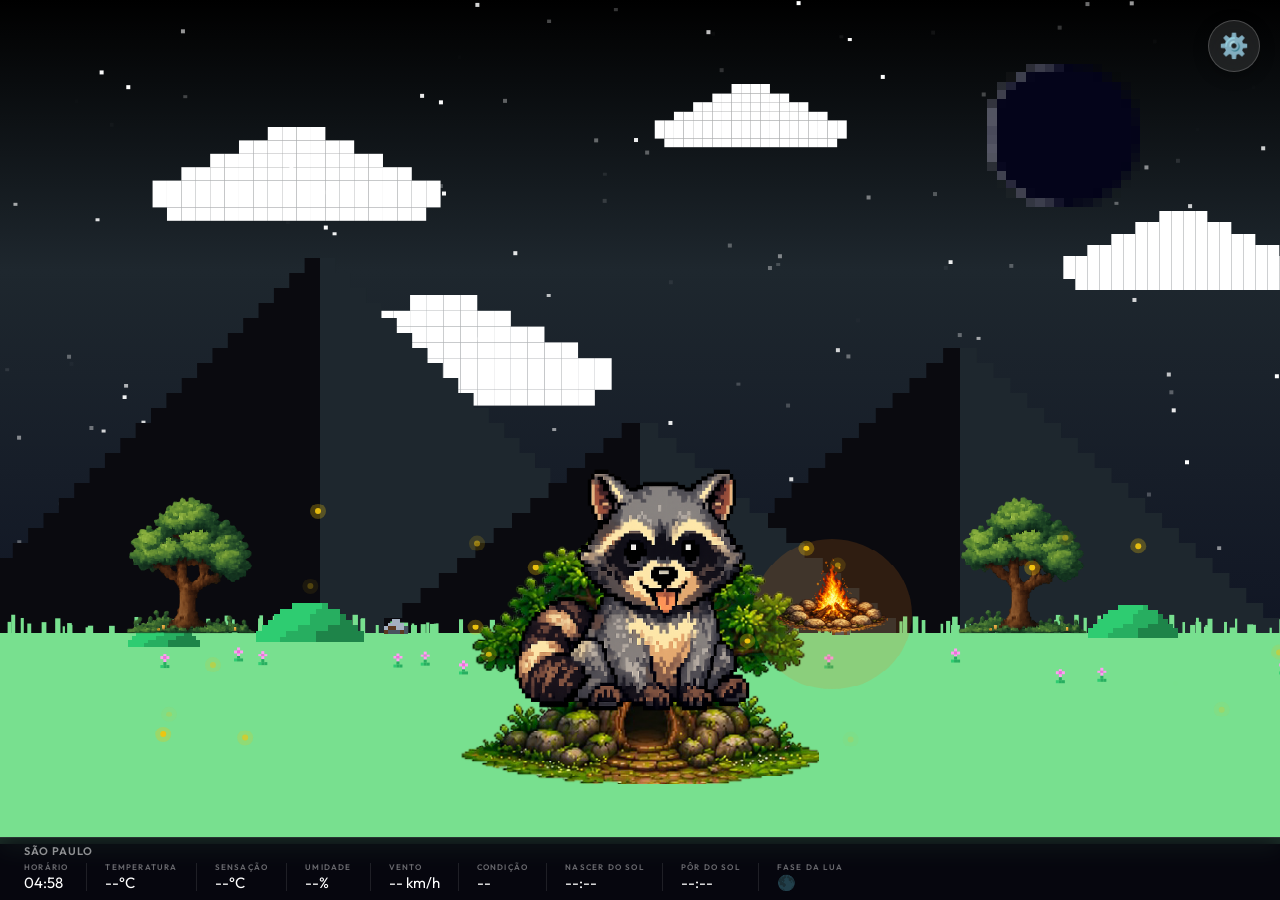
==== index.html @ bf80a5b0 "Initial commit" ====
<!doctype html>
<html lang="pt-BR">
    <head>
        <meta charset="UTF-8" />
        <meta name="viewport" content="width=device-width, initial-scale=1.0" />
        <title>Guaxinim Tempo Real</title>
        <link rel="stylesheet" href="style.css" />
    </head>
    <body>
        <canvas id="gameCanvas"></canvas>

        <button id="ui-toggle">⚙️</button>

        <div id="ui-panel">
            <div class="time-display" id="time-display">12:00</div>

            <div class="ui-group">
                <label class="group-label">Location</label>
                <div style="display: flex; gap: 8px; align-items: stretch">
                    <input
                        type="text"
                        id="city-input"
                        value="São Paulo"
                        style="flex: 1; min-width: 0"
                    />
                    <button
                        id="city-update-btn"
                        class="city-btn"
                        title="Buscar clima"
                    >
                        🔍
                    </button>
                </div>
            </div>

            <div class="ui-group">
                <div class="toggle-row">
                    <label>Manual Time</label>
                    <label class="switch">
                        <input type="checkbox" id="override-time" />
                        <span class="slider"></span>
                    </label>
                </div>
                <input
                    type="range"
                    id="time-slider"
                    min="0"
                    max="23.99"
                    step="0.1"
                    value="12"
                    class="hidden"
                />
            </div>

            <div class="ui-group">
                <div class="toggle-row">
                    <label>Manual Season</label>
                    <label class="switch">
                        <input type="checkbox" id="override-season" />
                        <span class="slider"></span>
                    </label>
                </div>
                <select id="season-select" class="hidden">
                    <option value="spring">🌸 Spring</option>
                    <option value="summer">☀️ Summer</option>
                    <option value="autumn">🍂 Autumn</option>
                    <option value="winter">❄️ Winter</option>
                </select>
            </div>

            <div class="ui-group">
                <div class="toggle-row">
                    <label>Manual Weather</label>
                    <label class="switch">
                        <input type="checkbox" id="override-weather" />
                        <span class="slider"></span>
                    </label>
                </div>
                <select id="weather-select" class="hidden">
                    <option value="clear">☀️ Clear</option>
                    <option value="cloudy">☁️ Cloudy</option>
                    <option value="rain">🌧️ Rain</option>
                    <option value="storm">⛈️ Storm</option>
                    <option value="snow">🌨️ Snow</option>
                </select>
            </div>

            <div class="ui-group">
                <label class="group-label">Global Assets</label>
                <div style="margin-bottom: 16px">
                    <label
                        class="group-label"
                        style="font-size: 10px; opacity: 0.6"
                        >Raccoon Character</label
                    >
                    <input
                        type="file"
                        id="raccoon-image-input"
                        accept="image/*"
                    />
                </div>
                <div style="margin-bottom: 16px">
                    <label
                        class="group-label"
                        style="
                            font-size: 10px;
                            opacity: 0.6;
                            margin-bottom: 8px;
                        "
                        >Raccoon Scale
                        <span style="font-size: 9px; opacity: 0.5"
                            >(para OBS)</span
                        ></label
                    >
                    <div class="toggle-row">
                        <label style="min-width: 44px">Tamanho</label>
                        <input
                            type="range"
                            id="raccoon-scale-input"
                            min="0.1"
                            max="4.0"
                            step="0.05"
                            value="1.0"
                        />
                        <span
                            id="raccoon-scale-val"
                            style="
                                min-width: 40px;
                                text-align: right;
                                color: #a29bfe;
                                font-size: 12px;
                            "
                            >1.00×</span
                        >
                    </div>
                </div>
                <div style="margin-bottom: 16px">
                    <label
                        class="group-label"
                        style="font-size: 10px; opacity: 0.6"
                        >Bonfire Image</label
                    >
                    <input
                        type="file"
                        id="bonfire-image-input"
                        accept="image/*"
                    />
                </div>

                <label class="group-label">Seasonal Trees</label>
                <div
                    style="
                        display: flex;
                        justify-content: space-between;
                        margin-bottom: 4px;
                        padding: 0 10px;
                    "
                >
                    <span style="font-size: 9px; opacity: 0.5; width: 60px"
                        >SEASON</span
                    >
                    <span
                        style="
                            font-size: 9px;
                            opacity: 0.5;
                            flex: 1.2;
                            text-align: center;
                        "
                        >SMALL</span
                    >
                    <span
                        style="
                            font-size: 9px;
                            opacity: 0.5;
                            flex: 1.2;
                            text-align: center;
                        "
                        >CENTER</span
                    >
                </div>

                <div class="asset-grid">
                    <span class="asset-label">Spring</span>
                    <label
                        class="file-btn"
                        for="spring-small-input"
                        id="spring-small-btn"
                        >Upload</label
                    >
                    <input
                        type="file"
                        id="spring-small-input"
                        class="tree-input"
                        data-season="spring"
                        data-type="small"
                        accept="image/*"
                        style="display: none"
                    />
                    <label
                        class="file-btn"
                        for="spring-center-input"
                        id="spring-center-btn"
                        >Upload</label
                    >
                    <input
                        type="file"
                        id="spring-center-input"
                        class="tree-input"
                        data-season="spring"
                        data-type="center"
                        accept="image/*"
                        style="display: none"
                    />
                </div>

                <div class="asset-grid">
                    <span class="asset-label">Summer</span>
                    <label
                        class="file-btn"
                        for="summer-small-input"
                        id="summer-small-btn"
                        >Upload</label
                    >
                    <input
                        type="file"
                        id="summer-small-input"
                        class="tree-input"
                        data-season="summer"
                        data-type="small"
                        accept="image/*"
                        style="display: none"
                    />
                    <label
                        class="file-btn"
                        for="summer-center-input"
                        id="summer-center-btn"
                        >Upload</label
                    >
                    <input
                        type="file"
                        id="summer-center-input"
                        class="tree-input"
                        data-season="summer"
                        data-type="center"
                        accept="image/*"
                        style="display: none"
                    />
                </div>

                <div class="asset-grid">
                    <span class="asset-label">Autumn</span>
                    <label
                        class="file-btn"
                        for="autumn-small-input"
                        id="autumn-small-btn"
                        >Upload</label
                    >
                    <input
                        type="file"
                        id="autumn-small-input"
                        class="tree-input"
                        data-season="autumn"
                        data-type="small"
                        accept="image/*"
                        style="display: none"
                    />
                    <label
                        class="file-btn"
                        for="autumn-center-input"
                        id="autumn-center-btn"
                        >Upload</label
                    >
                    <input
                        type="file"
                        id="autumn-center-input"
                        class="tree-input"
                        data-season="autumn"
                        data-type="center"
                        accept="image/*"
                        style="display: none"
                    />
                </div>

                <div class="asset-grid">
                    <span class="asset-label">Winter</span>
                    <label
                        class="file-btn"
                        for="winter-small-input"
                        id="winter-small-btn"
                        >Upload</label
                    >
                    <input
                        type="file"
                        id="winter-small-input"
                        class="tree-input"
                        data-season="winter"
                        data-type="small"
                        accept="image/*"
                        style="display: none"
                    />
                    <label
                        class="file-btn"
                        for="winter-center-input"
                        id="winter-center-btn"
                        >Upload</label
                    >
                    <input
                        type="file"
                        id="winter-center-input"
                        class="tree-input"
                        data-season="winter"
                        data-type="center"
                        accept="image/*"
                        style="display: none"
                    />
                </div>
            </div>

            <div class="ui-group">
                <label class="group-label">Positions</label>

                <div
                    style="
                        background: rgba(255, 255, 255, 0.03);
                        border-radius: 10px;
                        padding: 10px;
                        margin-bottom: 10px;
                    "
                >
                    <div
                        class="group-label"
                        style="
                            font-size: 10px;
                            opacity: 0.6;
                            margin-bottom: 6px;
                        "
                    >
                        Left Tree
                    </div>
                    <div class="toggle-row">
                        <label style="min-width: 28px">X</label>
                        <input
                            type="range"
                            id="tree1-x"
                            min="0"
                            max="100"
                            value="15"
                        />
                        <span
                            id="tree1-x-val"
                            style="
                                min-width: 36px;
                                text-align: right;
                                color: #a29bfe;
                                font-size: 12px;
                            "
                            >15%</span
                        >
                    </div>
                    <div class="toggle-row">
                        <label style="min-width: 28px">Y</label>
                        <input
                            type="range"
                            id="tree1-y"
                            min="-300"
                            max="300"
                            step="1"
                            value="0"
                        />
                        <span
                            id="tree1-y-val"
                            style="
                                min-width: 36px;
                                text-align: right;
                                color: #a29bfe;
                                font-size: 12px;
                            "
                            >0px</span
                        >
                    </div>
                </div>

                <div
                    style="
                        background: rgba(255, 255, 255, 0.03);
                        border-radius: 10px;
                        padding: 10px;
                        margin-bottom: 10px;
                    "
                >
                    <div
                        class="group-label"
                        style="
                            font-size: 10px;
                            opacity: 0.6;
                            margin-bottom: 6px;
                        "
                    >
                        Right Tree
                    </div>
                    <div class="toggle-row">
                        <label style="min-width: 28px">X</label>
                        <input
                            type="range"
                            id="tree2-x"
                            min="0"
                            max="100"
                            value="80"
                        />
                        <span
                            id="tree2-x-val"
                            style="
                                min-width: 36px;
                                text-align: right;
                                color: #a29bfe;
                                font-size: 12px;
                            "
                            >80%</span
                        >
                    </div>
                    <div class="toggle-row">
                        <label style="min-width: 28px">Y</label>
                        <input
                            type="range"
                            id="tree2-y"
                            min="-300"
                            max="300"
                            step="1"
                            value="0"
                        />
                        <span
                            id="tree2-y-val"
                            style="
                                min-width: 36px;
                                text-align: right;
                                color: #a29bfe;
                                font-size: 12px;
                            "
                            >0px</span
                        >
                    </div>
                </div>

                <div
                    style="
                        background: rgba(255, 255, 255, 0.03);
                        border-radius: 10px;
                        padding: 10px;
                        margin-bottom: 10px;
                    "
                >
                    <div
                        class="group-label"
                        style="
                            font-size: 10px;
                            opacity: 0.6;
                            margin-bottom: 6px;
                        "
                    >
                        Bonfire
                    </div>
                    <div class="toggle-row">
                        <label style="min-width: 28px">X</label>
                        <input
                            type="range"
                            id="bonfire-x"
                            min="0"
                            max="100"
                            value="65"
                        />
                        <span
                            id="bonfire-x-val"
                            style="
                                min-width: 36px;
                                text-align: right;
                                color: #a29bfe;
                                font-size: 12px;
                            "
                            >65%</span
                        >
                    </div>
                    <div class="toggle-row">
                        <label style="min-width: 28px">Y</label>
                        <input
                            type="range"
                            id="bonfire-y"
                            min="-200"
                            max="200"
                            step="1"
                            value="0"
                        />
                        <span
                            id="bonfire-y-val"
                            style="
                                min-width: 36px;
                                text-align: right;
                                color: #a29bfe;
                                font-size: 12px;
                            "
                            >0px</span
                        >
                    </div>
                </div>
                <div style="margin-top: 12px">
                    <label class="group-label">Center Tree Y Offset</label>
                    <div class="toggle-row">
                        <label style="margin: 0">Vertical Offset</label>
                        <div
                            style="display: flex; gap: 8px; align-items: center"
                        >
                            <input
                                type="range"
                                id="center-tree-y"
                                min="0"
                                max="500"
                                step="1"
                                value="160"
                            />
                            <div
                                id="center-tree-y-val"
                                style="
                                    min-width: 52px;
                                    text-align: right;
                                    color: #fff;
                                "
                            >
                                160px
                            </div>
                        </div>
                    </div>
                </div>
                <div style="margin-top: 12px">
                    <label class="group-label">Sprite Sheet Bottom Nudge</label>
                    <div class="toggle-row">
                        <label style="margin: 0">Sheet Bottom Nudge</label>
                        <div
                            style="display: flex; gap: 8px; align-items: center"
                        >
                            <input
                                type="range"
                                id="sheet-bottom-nudge"
                                min="-200"
                                max="200"
                                step="1"
                                value="0"
                            />
                            <div
                                id="sheet-bottom-nudge-val"
                                style="
                                    min-width: 52px;
                                    text-align: right;
                                    color: #fff;
                                "
                            >
                                0px
                            </div>
                        </div>
                    </div>
                </div>

                <!-- Single Save All button -->
                <div style="margin-top: 18px; text-align: center">
                    <button id="save-all-btn" class="save-all-btn">
                        💾 Salvar Tudo
                    </button>
                </div>

                <!-- keep old IDs so JS refs resolve (no-op since buttons removed) -->
                <button id="save-center-tree" style="display: none"></button>
                <button id="save-sheet-bottom" style="display: none"></button>
            </div>
        </div>

        <!-- Weather Info Bar -->
        <div id="weather-bar">
            <div id="wb-city-row">
                <span id="wb-city">São Paulo</span>
            </div>
            <div id="wb-data-row">
                <div class="wb-item">
                    <span class="wb-label">HORÁRIO</span>
                    <span class="wb-value" id="wb-time">--:--</span>
                </div>
                <div class="wb-sep"></div>
                <div class="wb-item">
                    <span class="wb-label">TEMPERATURA</span>
                    <span class="wb-value" id="wb-temp">--°C</span>
                </div>
                <div class="wb-sep"></div>
                <div class="wb-item">
                    <span class="wb-label">SENSAÇÃO</span>
                    <span class="wb-value" id="wb-feels">--°C</span>
                </div>
                <div class="wb-sep"></div>
                <div class="wb-item">
                    <span class="wb-label">UMIDADE</span>
                    <span class="wb-value" id="wb-hum">--%</span>
                </div>
                <div class="wb-sep"></div>
                <div class="wb-item">
                    <span class="wb-label">VENTO</span>
                    <span class="wb-value" id="wb-wind">-- km/h</span>
                </div>
                <div class="wb-sep"></div>
                <div class="wb-item">
                    <span class="wb-label">CONDIÇÃO</span>
                    <span class="wb-value" id="wb-cond">--</span>
                </div>
                <div class="wb-sep"></div>
                <div class="wb-item">
                    <span class="wb-label">NASCER DO SOL</span>
                    <span class="wb-value" id="wb-sunrise">--:--</span>
                </div>
                <div class="wb-sep"></div>
                <div class="wb-item">
                    <span class="wb-label">PÔR DO SOL</span>
                    <span class="wb-value" id="wb-sunset">--:--</span>
                </div>
                <div class="wb-sep"></div>
                <div class="wb-item">
                    <span class="wb-label">FASE DA LUA</span>
                    <span class="wb-value" id="wb-moon">🌑</span>
                </div>
            </div>
        </div>

        <script src="script.js"></script>
    </body>
</html>
---- style.css ----
@import url("https://fonts.googleapis.com/css2?family=Outfit:wght@300;400;600&display=swap");

html,
body {
    margin: 0;
    padding: 0;
    overflow: hidden;
    background: #000;
    font-family: "Outfit", sans-serif;
}

canvas#gameCanvas {
    display: block;
    width: 100vw;
    height: 100vh;
    image-rendering: pixelated;
    transition: filter 0.5s ease;
}

/* UI Styles */
#ui-toggle {
    position: absolute;
    top: 20px;
    right: 20px;
    width: 52px;
    height: 52px;
    border-radius: 50%;
    background: rgba(255, 255, 255, 0.1);
    backdrop-filter: blur(12px);
    -webkit-backdrop-filter: blur(12px);
    border: 1px solid rgba(255, 255, 255, 0.2);
    color: white;
    font-size: 24px;
    cursor: pointer;
    display: flex;
    align-items: center;
    justify-content: center;
    z-index: 100;
    transition: all 0.3s cubic-bezier(0.175, 0.885, 0.32, 1.275);
    box-shadow: 0 4px 15px rgba(0, 0, 0, 0.3);
}
#ui-toggle:hover {
    background: rgba(255, 255, 255, 0.25);
    transform: scale(1.1) rotate(90deg);
}

#ui-panel {
    position: absolute;
    top: 20px;
    right: 90px;
    width: 320px;
    max-height: 90vh;
    overflow-y: auto;
    background: rgba(15, 15, 20, 0.75);
    backdrop-filter: blur(16px);
    -webkit-backdrop-filter: blur(16px);
    border: 1px solid rgba(255, 255, 255, 0.15);
    border-radius: 20px;
    padding: 28px;
    color: #fff;
    z-index: 99;
    transform: translateX(130%);
    opacity: 0;
    pointer-events: none;
    transition: all 0.5s cubic-bezier(0.175, 0.885, 0.32, 1.1);
    box-shadow: 0 10px 40px rgba(0, 0, 0, 0.6);
}

#ui-panel::-webkit-scrollbar {
    width: 8px;
}
#ui-panel::-webkit-scrollbar-thumb {
    background: rgba(255, 255, 255, 0.2);
    border-radius: 4px;
}

#ui-panel.open {
    transform: translateX(0);
    opacity: 1;
    pointer-events: all;
}

.ui-group {
    margin-bottom: 22px;
}

.ui-group label.group-label {
    display: block;
    font-size: 12px;
    font-weight: 600;
    margin-bottom: 10px;
    color: #a29bfe;
    text-transform: uppercase;
    letter-spacing: 1.5px;
}

.ui-group input[type="text"],
.ui-group select,
.ui-group input[type="range"],
.ui-group input[type="file"] {
    width: 100%;
    background: rgba(255, 255, 255, 0.08);
    border: 1px solid rgba(255, 255, 255, 0.15);
    color: white;
    padding: 12px 14px;
    border-radius: 10px;
    font-family: "Outfit", sans-serif;
    font-size: 15px;
    box-sizing: border-box;
    outline: none;
    transition:
        border-color 0.3s,
        background 0.3s;
    appearance: none;
}

.ui-group input[type="text"]:focus,
.ui-group select:focus,
.ui-group input[type="file"]:focus {
    border-color: #a29bfe;
    background: rgba(255, 255, 255, 0.12);
}

.ui-group select option {
    background: #1e1e2e;
    color: white;
}

.asset-grid {
    display: grid;
    grid-template-columns: 1fr 1.2fr 1.2fr;
    gap: 8px;
    align-items: center;
    margin-bottom: 12px;
    background: rgba(255, 255, 255, 0.03);
    padding: 10px;
    border-radius: 12px;
}
.asset-label {
    font-size: 13px;
    color: #dfe6e9;
    font-weight: 500;
}
.file-btn {
    background: rgba(255, 255, 255, 0.05);
    border: 1px solid rgba(255, 255, 255, 0.1);
    color: #ccc;
    padding: 8px 4px;
    border-radius: 8px;
    font-size: 11px;
    cursor: pointer;
    text-align: center;
    transition: all 0.2s;
    white-space: nowrap;
    overflow: hidden;
    text-overflow: ellipsis;
}
.file-btn:hover {
    background: rgba(255, 255, 255, 0.1);
    border-color: rgba(162, 155, 254, 0.5);
}
.file-btn.loaded {
    background: rgba(85, 239, 196, 0.1);
    border-color: rgba(85, 239, 196, 0.4);
    color: #55efc4;
}

.toggle-row {
    display: flex;
    align-items: center;
    justify-content: space-between;
    margin-bottom: 12px;
    background: rgba(255, 255, 255, 0.03);
    padding: 8px 12px;
    border-radius: 8px;
}

.toggle-row label {
    margin: 0;
    color: #dfe6e9;
    font-size: 14px;
    font-weight: 400;
}

/* Custom Switch */
.switch {
    position: relative;
    display: inline-block;
    width: 44px;
    height: 24px;
}
.switch input {
    opacity: 0;
    width: 0;
    height: 0;
}
.slider {
    position: absolute;
    cursor: pointer;
    top: 0;
    left: 0;
    right: 0;
    bottom: 0;
    background-color: rgba(255, 255, 255, 0.15);
    transition: 0.4s cubic-bezier(0.175, 0.885, 0.32, 1.275);
    border-radius: 24px;
}
.slider:before {
    position: absolute;
    content: "";
    height: 18px;
    width: 18px;
    left: 3px;
    bottom: 3px;
    background-color: white;
    transition: 0.4s cubic-bezier(0.175, 0.885, 0.32, 1.275);
    border-radius: 50%;
}
input:checked + .slider {
    background-color: #a29bfe;
}
input:checked + .slider:before {
    transform: translateX(20px);
}

.hidden {
    display: none !important;
}

.time-display {
    text-align: center;
    font-size: 36px;
    font-weight: 300;
    margin-bottom: 24px;
    color: #fff;
    letter-spacing: 2px;
    text-shadow: 0 2px 10px rgba(0, 0, 0, 0.5);
}

/* Range slider custom styling */
input[type="range"] {
    -webkit-appearance: none;
    width: 100%;
    background: transparent;
    padding: 0;
    margin-top: 5px;
}
input[type="range"]::-webkit-slider-thumb {
    -webkit-appearance: none;
    height: 20px;
    width: 20px;
    border-radius: 50%;
    background: #a29bfe;
    cursor: pointer;
    margin-top: -8px;
    box-shadow: 0 0 10px rgba(162, 155, 254, 0.5);
}
input[type="range"]::-webkit-slider-runnable-track {
    width: 100%;
    height: 4px;
    cursor: pointer;
    background: rgba(255, 255, 255, 0.2);
    border-radius: 2px;
}

/* File input styling */
.ui-group input[type="file"]::file-selector-button {
    background: rgba(162, 155, 254, 0.2);
    color: #a29bfe;
    border: 1px solid rgba(162, 155, 254, 0.5);
    border-radius: 6px;
    padding: 6px 12px;
    margin-right: 8px;
    cursor: pointer;
    font-size: 12px;
    font-family: "Outfit", sans-serif;
    transition: background 0.3s;
}

.ui-group input[type="file"]::file-selector-button:hover {
    background: rgba(162, 155, 254, 0.4);
}

/* ─── Weather Bar ─────────────────────────────────────────── */
#weather-bar {
    position: absolute;
    bottom: 0;
    left: 0;
    right: 0;
    background: rgba(8, 8, 18, 0.82);
    backdrop-filter: blur(12px);
    -webkit-backdrop-filter: blur(12px);
    border-top: 1px solid rgba(255, 255, 255, 0.08);
    padding: 6px 24px 8px;
    z-index: 50;
    pointer-events: none;
    font-family: "Outfit", sans-serif;
    color: #fff;
}

#wb-city-row {
    font-size: 11px;
    font-weight: 600;
    letter-spacing: 1px;
    color: rgba(255, 255, 255, 0.55);
    margin-bottom: 4px;
    text-transform: uppercase;
}

#wb-data-row {
    display: flex;
    align-items: center;
    gap: 0;
    flex-wrap: wrap;
}

.wb-item {
    display: flex;
    flex-direction: column;
    gap: 1px;
    padding: 0 18px;
}
.wb-item:first-child {
    padding-left: 0;
}

.wb-label {
    font-size: 8px;
    font-weight: 600;
    letter-spacing: 1.2px;
    color: rgba(255, 255, 255, 0.4);
    text-transform: uppercase;
    white-space: nowrap;
}

.wb-value {
    font-size: 15px;
    font-weight: 400;
    color: #ffffff;
    white-space: nowrap;
}

.wb-sep {
    width: 1px;
    height: 28px;
    background: rgba(255, 255, 255, 0.1);
    flex-shrink: 0;
}

/* Save All button */
.save-all-btn {
    background: rgba(85, 239, 196, 0.15);
    border: 1px solid rgba(85, 239, 196, 0.45);
    color: #55efc4;
    border-radius: 10px;
    padding: 10px 28px;
    font-size: 14px;
    font-family: "Outfit", sans-serif;
    font-weight: 600;
    cursor: pointer;
    letter-spacing: 0.5px;
    transition:
        background 0.2s,
        transform 0.15s;
    width: 100%;
}
.save-all-btn:hover {
    background: rgba(85, 239, 196, 0.3);
    transform: scale(1.02);
}
.save-all-btn:active {
    transform: scale(0.98);
}

/* Location search button */
.city-btn {
    background: rgba(162, 155, 254, 0.18);
    border: 1px solid rgba(162, 155, 254, 0.4);
    color: #a29bfe;
    border-radius: 10px;
    padding: 0 16px;
    font-size: 18px;
    cursor: pointer;
    transition:
        background 0.2s,
        transform 0.15s;
    white-space: nowrap;
    flex-shrink: 0;
}
.city-btn:hover {
    background: rgba(162, 155, 254, 0.38);
    transform: scale(1.08);
}
.city-btn:disabled {
    opacity: 0.5;
    cursor: wait;
    transform: none;
}

/* push canvas up so it isn't hidden behind the bar */
canvas#gameCanvas {
    height: calc(100vh - 56px) !important;
    bottom: 56px;
}
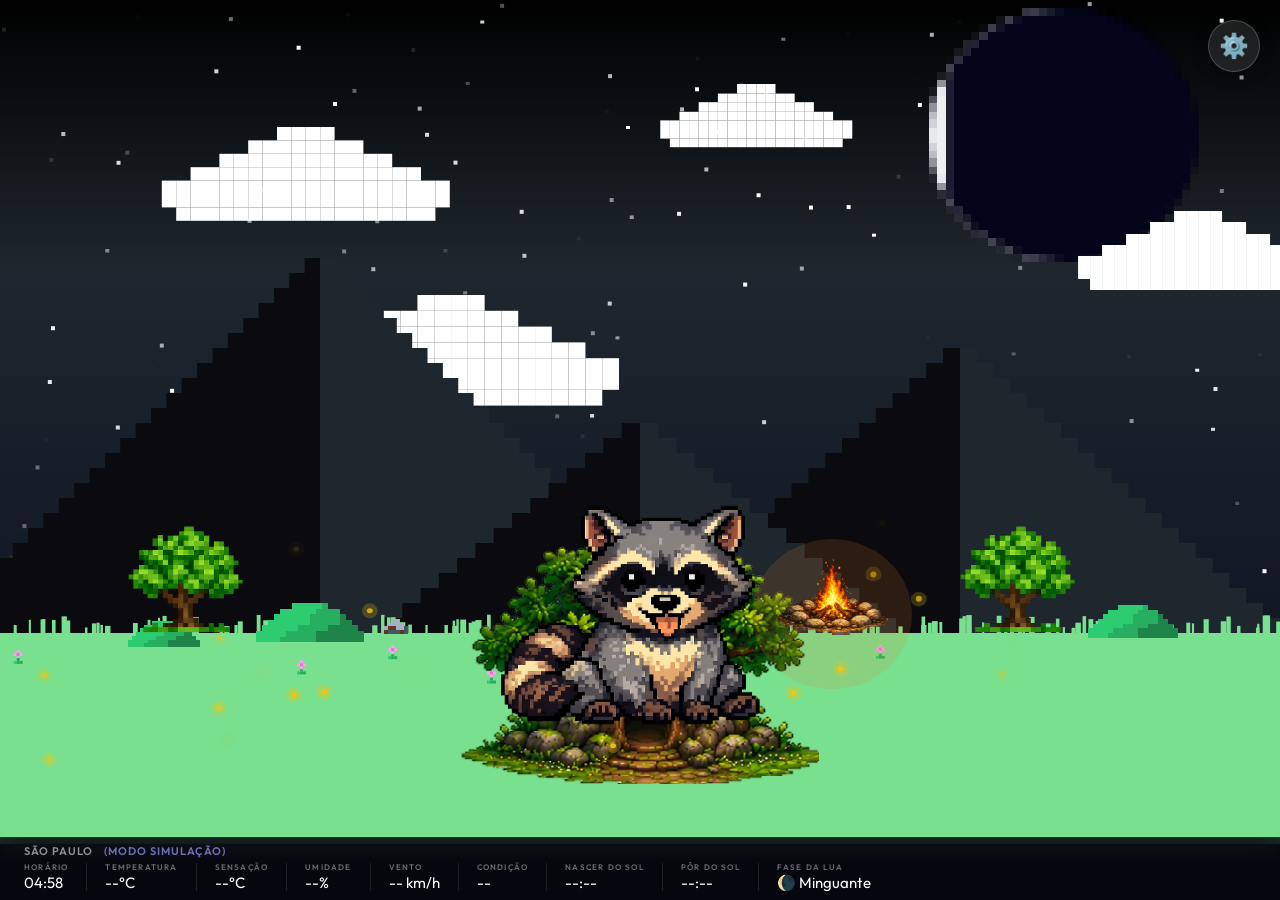
==== commit e671e56b: "sprites and helper" ====
--- a/index.html
+++ b/index.html
@@ -624,6 +624,13 @@
             </div>
         </div>
 
-        <script src="script.js"></script>
+        <script src="js/state.js"></script>
+        <script src="js/constants.js"></script>
+        <script src="js/weather.js"></script>
+        <script src="js/moon.js"></script>
+        <script src="js/ui.js"></script>
+        <script src="js/assets.js"></script>
+        <script src="js/environment.js"></script>
+        <script src="js/main.js"></script>
     </body>
 </html>
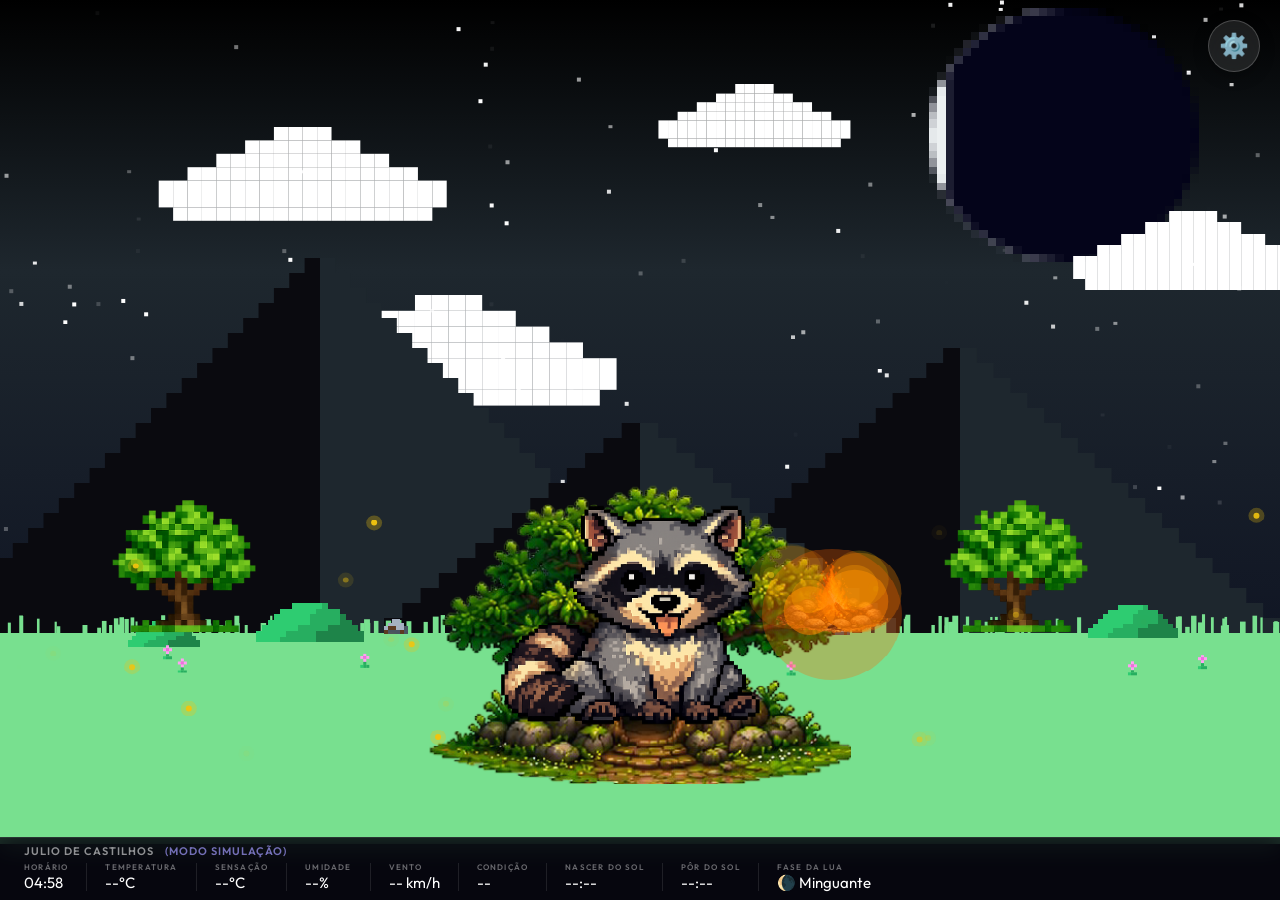
==== commit 66157e3e: "adjustments" ====
--- a/index.html
+++ b/index.html
@@ -20,7 +20,7 @@
                     <input
                         type="text"
                         id="city-input"
-                        value="São Paulo"
+                        value="Julio de Castilhos"
                         style="flex: 1; min-width: 0"
                     />
                     <button
@@ -574,7 +574,7 @@
         <!-- Weather Info Bar -->
         <div id="weather-bar">
             <div id="wb-city-row">
-                <span id="wb-city">São Paulo</span>
+                <span id="wb-city">Julio de Castilhos</span>
             </div>
             <div id="wb-data-row">
                 <div class="wb-item">
